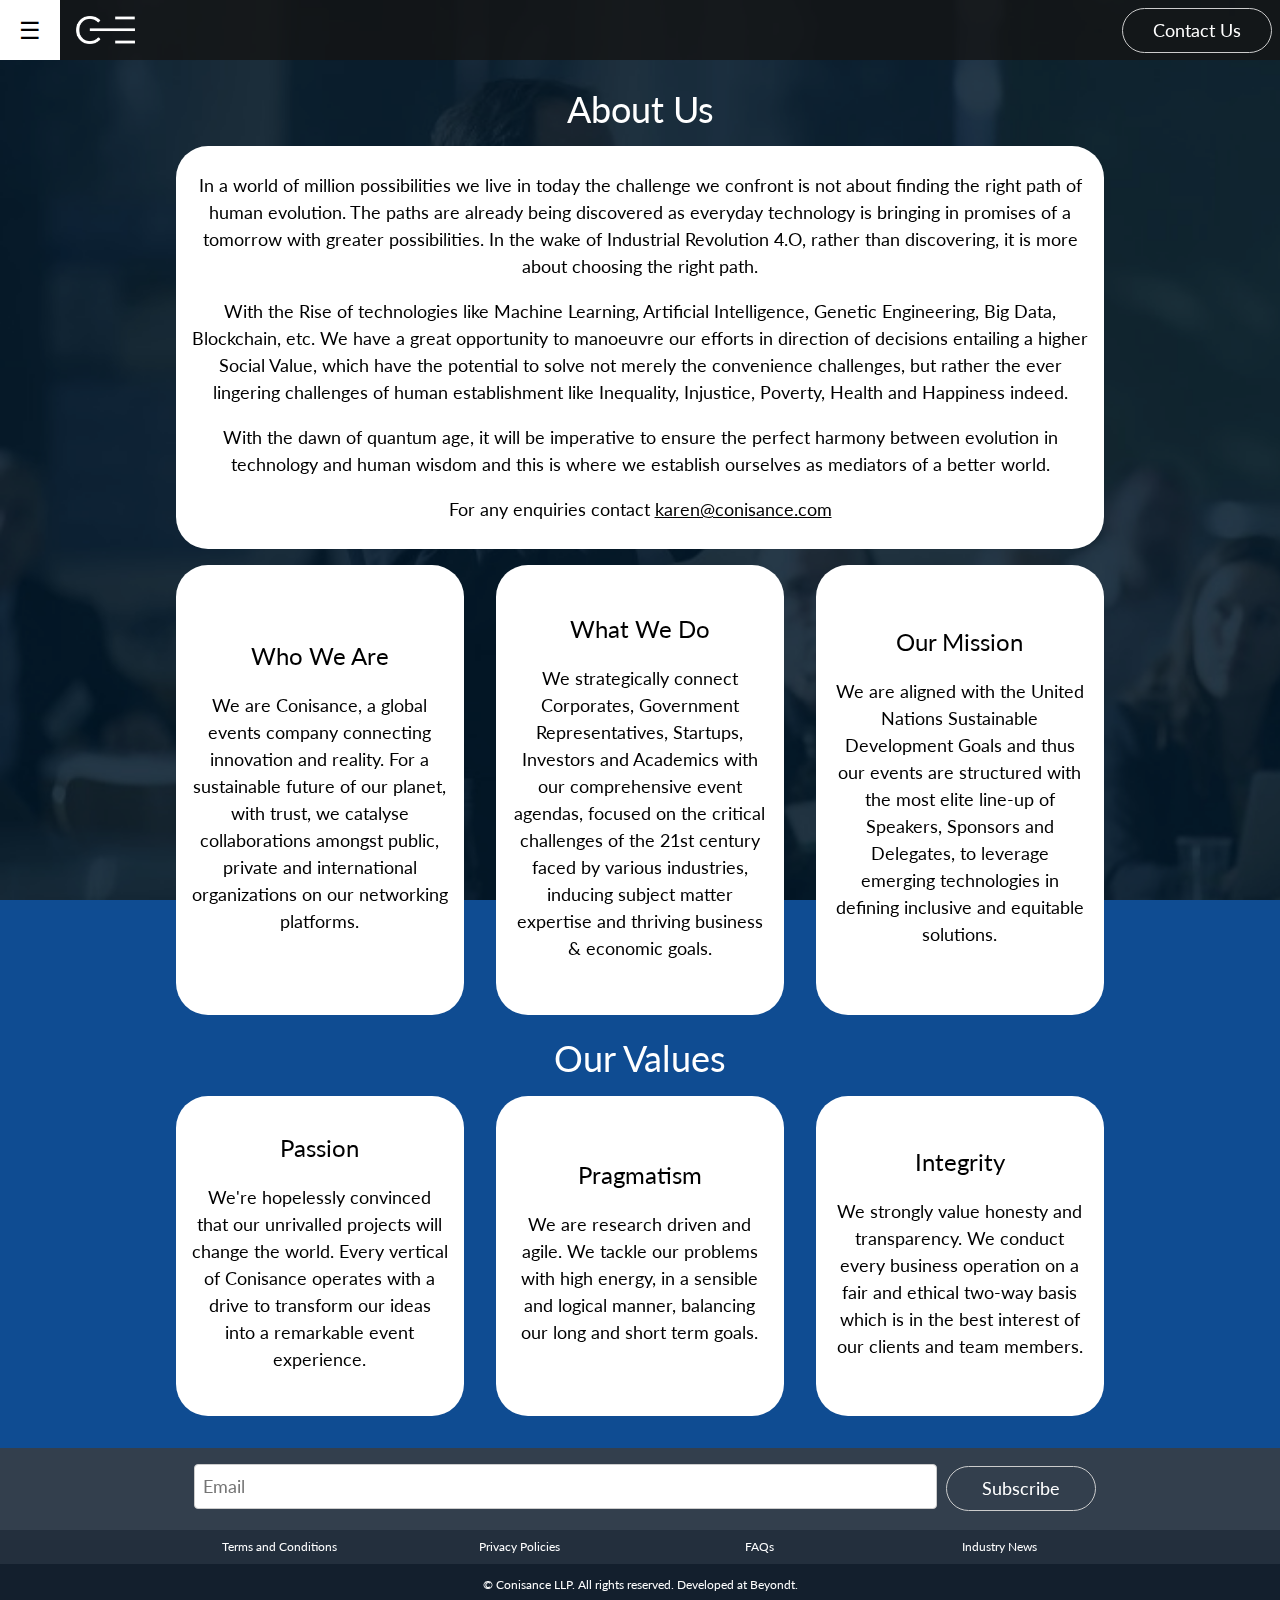
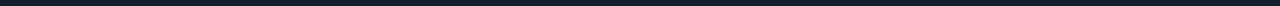
==== about.html @ 234cc1a8 "ver10" ====
<!DOCTYPE html>
<html>
    <head>
        <!--
        <meta http-equiv="Content-Security-Policy" content="
                            default-src 'unsafe-inline' 'self' data: gap: https://ssl.gstatic.com 'unsafe-eval'; 
                            style-src 'self' 'unsafe-inline'; 
                            media-src *; 
                            img-src 'self' data: content:;">
                        -->
        <meta http-equiv="Content-Security-Policy" content="
                            default-src * data: blob: ws: wss: gap://ready file://*;
                            style-src * 'unsafe-inline'; 
                            script-src * 'unsafe-inline' 'unsafe-eval';
                            connect-src * ws: wss:;">
        <meta name="format-detection" content="telephone=no">
        <meta name="msapplication-tap-highlight" content="no">
        <meta name="viewport" content="initial-scale=1, width=device-width, viewport-fit=cover, maximum-scale=1, user-scalable=no">

        <title>Conisance</title>
        <link rel="stylesheet" type="text/css" href="css/w3.css">
        <link rel="stylesheet" type="text/css" href="css/index.css">
    </head>

    <body>
        <div id="bg" class="w3-top"></div>
        <div id="nav-sidebar">
            <div id="sidebar-left" class="w3-sidebar w3-bar-block w3-top w3-animate-left">
                <!-- <a id="account-btn" class="w3-button w3-bar-item w3-center w3-display-topmiddle w3-hover-blue">LOG IN</a>-->
                <div class="w3-bar-item w3-display-middle w3-large">
                    <a id="home-btn" href="index.html" class="w3-bar-item w3-hover-blue w3-button w3-round-xxlarge w3-center w3-hide w3-animate-left">HOME</a>
                    <a id="about-btn" href="about.html" class="w3-bar-item w3-hover-blue w3-button w3-round-xxlarge w3-center w3-hide w3-animate-left">ABOUT US</a>
                    <a id="contact-btn" href="contact.html" class="w3-bar-item w3-hover-blue w3-button w3-round-xxlarge w3-center w3-hide w3-animate-left">CONTACT</a>
                </div>
                <div id="social-btn" class="w3-bar-item w3-center w3-display-bottommiddle">
                    <div id="social-btn" class="w3-cell-row">
                        <a class=" w3-cell w3-padding w3-hover-blue w3-round-xxlarge"><i class="fab fa-facebook-f w3-large"></i></a>
                        <a class=" w3-cell w3-padding w3-hover-blue w3-round-xxlarge"><i class="fab fa-twitter w3-large"></i></a>
                        <a class=" w3-cell w3-padding w3-hover-blue w3-round-xxlarge"><i class="fab fa-linkedin-in w3-large"></i></a>
                    </div>
                </div>
            </div>

            <!-- Top Bar for Humburger and Contact us Button -->
            <div id="navbar-top" class="w3-top w3-animate-opacity">
                <button id="open-bar-btn" class="w3-button w3-hover-white w3-xlarge w3-left w3-transparent w3-text-white">&#9776;</button>
                <a href="index.html"><img id="icon-nav" src="img/icon.png" alt="" class="w3-image w3-left"></a>
                <a  href="contact.html"><button id="contact-us-btn" class="w3-button w3-text-white w3-large w3-right w3-border w3-round-xxlarge w3-transparent w3-hover-white">Contact Us</button></a>
            </div>

            <!-- Sidebars Overlay -->
            <div id="overlay" class="w3-overlay w3-animate-opacity">
                <div id="close-bar" class="w3-animate-opacity w3-center w3-display-middle">
                    <div id="close-sign" class="w3-animation-pulse">&times;</div>
                </div>
            </div>
        </div>
        
        <div id="about-page" class="width-lock w3-text-white content-padding w3-animate-opacity">
            <div id="about-page-content" class="w3-center text-light-1" style="padding-top: 2vh;">
                <h1>About Us</h1>

                <div class="w3-container about-cards">
                    <div class="w3-cell-row w3-white w3-round-xxlarge w3-padding w3-margin-bottom">
                        <p>In a world of million possibilities we live in today the challenge we confront is not about finding the right path of human evolution. The paths are already being discovered as everyday technology is bringing in promises of a tomorrow with greater possibilities. In the wake of Industrial Revolution 4.O, rather than discovering, it is more about choosing the right path.</p>
                        <p>With the Rise of technologies like Machine Learning, Artificial Intelligence, Genetic Engineering, Big Data, Blockchain, etc. We have a great opportunity to manoeuvre our efforts in direction of decisions entailing a higher Social Value, which have the potential to solve not merely the convenience challenges, but rather the ever lingering challenges of human establishment like Inequality, Injustice, Poverty, Health and Happiness indeed.</p>
                        <p>With the dawn of quantum age, it will be imperative to ensure the perfect harmony between evolution in technology and human wisdom and this is where we establish ourselves as mediators of a better world.</p>
                        <p>For any enquiries contact <a href="mailto:karen@conisance.com">karen@conisance.com</a></p>
                    </div>
                </div>
                <div class="w3-container w3-third w3-margin-bottom">
                    <div class="w3-white w3-round-xxlarge w3-padding w3-cell-row" style="min-height: 450px;">
                        <div class="w3-cell w3-cell-middle">
                            <h2 class="w3-xlarge">Who We Are</h2>
                            <p>We are Conisance, a global events company connecting innovation and reality. For a sustainable future of our planet, with trust, we catalyse collaborations amongst public, private and international organizations on our networking platforms.</p>
                        </div>
                    </div>
                </div>
                <div class="w3-container w3-third w3-margin-bottom">
                    <div class="w3-white w3-round-xxlarge w3-padding w3-cell-row" style="min-height: 450px;">
                        <div class="w3-cell w3-cell-middle">
                            <h2 class="w3-xlarge">What We Do</h2>
                            <p>We strategically connect Corporates, Government Representatives, Startups, Investors and Academics with our comprehensive event agendas, focused on the critical challenges of the 21st century faced by various industries, inducing subject matter expertise and thriving business & economic goals.</p>
                        </div>
                    </div>
                </div>
                <div class="w3-container w3-third w3-margin-bottom">
                    <div class="w3-white w3-round-xxlarge w3-padding w3-cell-row" style="min-height: 450px;">
                        <div class="w3-cell w3-cell-middle">
                            <h2 class="w3-xlarge">Our Mission</h2>
                            <p>We are aligned with the United Nations Sustainable Development Goals and thus our events are structured with the most elite line-up of Speakers, Sponsors and Delegates, to leverage emerging technologies in defining inclusive and equitable solutions.</p>
                        </div>
                    </div>
                </div>
                <h1>Our Values</h1>
                <div class="w3-cell-row w3-margin-bottom">
                    <div class="w3-container w3-third w3-margin-bottom">
                        <div class="w3-white w3-round-xxlarge w3-padding w3-cell-row" style="min-height: 320px;">
                            <div class="w3-cell w3-cell-middle">
                                <h2 class="w3-xlarge">Passion</h2>
                                <p>We're hopelessly convinced that our unrivalled projects will change the world. Every vertical of Conisance operates with a drive to transform our ideas into a remarkable event experience. </p>
                            </div>
                        </div>
                    </div>
                    <div class="w3-container w3-third w3-margin-bottom">
                        <div class="w3-white w3-round-xxlarge w3-padding w3-cell-row" style="min-height: 320px;">
                            <div class="w3-cell w3-cell-middle">
                                <h2 class="w3-xlarge">Pragmatism</h2>
                                <p>We are research driven and agile. We tackle our problems with high energy, in a sensible and logical manner, balancing our long and short term goals.</p>
                            </div>
                        </div>
                    </div>
                    <div class="w3-container w3-third w3-margin-bottom">
                        <div class="w3-white w3-round-xxlarge w3-padding w3-cell-row" style="min-height: 320px;">
                            <div class="w3-cell w3-cell-middle">
                                <h2 class="w3-xlarge">Integrity</h2>
                                <p>We strongly value honesty and transparency. We conduct every business operation on a fair and ethical two-way basis which is in the best interest of our clients and team members.</p>
                            </div>
                        </div>
                    </div>
                </div>
            </div>
        </div>



        <div class="w3-center w3-row" style="color: rgb(255,255,255); width: 100vw;">
            <div style="width: 100vw; background-color: rgba(60,60,60,0.8);">
                <div id="subscription-form" class="w3-padding-large width-lock">
                    <form id="fs-frm" name="complaint-form" accept-charset="utf-8" action="https://formspree.io/devconisance@gmail.com" method="post" class="w3-round-xxlarge">
                        <div class="w3-cell-row">
                            <div class="w3-cell">
                                <fieldset id="fs-frm-inputs" style="border: none;">
                                    <input class="w3-input bg-light-1 text-dark-1 w3-round w3-large w3-border" type="email" name="_replyto" id="email-address" placeholder="Email" required>
                                    <input class="w3-input bg-light-1 text-dark-1 w3-round w3-large w3-border" type="hidden" name="_subject" id="email-subject" value="Subscription Form Submission">
                                </fieldset>
                            </div>
                            <div class="w3-cell w3-cell-middle w3-left-align" style="width: 150px;">
                                <input class="w3-button btn-size w3-large w3-border w3-round-xxlarge w3-hover-white" type="submit" value="Subscribe">
                            </div>
                        </div>
                    </form>
                </div>
            </div>
            <div class="w3-row" style="background-color: rgba(40,40,40,0.8);">
                <div class="width-lock">
                    <div class="w3-quarter">
                        <a href="tnc.html"><button class="w3-mobile w3-button w3-hover-white" onclick="document.getElementById('tnc').style.display='block'" >Terms and Conditions</button></a>
                    </div>
                    <div class="w3-quarter">
                        <a href="privacy-policies.html"><button class="w3-mobile w3-button w3-hover-white" onclick="document.getElementById('policies').style.display='block'" >Privacy Policies</button></a>
                    </div>
                    <div class="w3-quarter">
                        <button class="w3-mobile w3-button w3-hover-white">FAQs</button>
                    </div>
                    <div class="w3-quarter">
                        <button class="w3-mobile w3-button w3-hover-white">Industry News</button>
                    </div>
                </div>
            </div>
            <div class="w3-row" style="background-color: rgba(20,20,20,0.8); width: 100vw;">
                <div class="width-lock">
                    <p class="w3-small">&copy; Conisance LLP. All rights reserved. Developed at Beyondt.</p>
                </div> 
            </div>
        </div>



        
        <script src="js/fa.js"></script>
        <script type="text/javascript" src="js/jquery-3.4.1.min.js"></script>
        <script type="text/javascript" src="cordova.js"></script>
        <script type="text/javascript" src="js/index.js"></script>
        <script type="text/javascript" src="js/app.js"></script>
    </body>
</html>
---- css/index.css ----
@import url('https://fonts.googleapis.com/css?family=Lato:400,700,900&display=swap');
* {
    -webkit-tap-highlight-color: rgba(0,0,0,0); /* make transparent link selection, adjust last value opacity 0 to 1.0 */
}

body {
    -webkit-touch-callout: none;                /* prevent callout to copy image, etc when tap to hold */
    -webkit-text-size-adjust: none;             /* prevent webkit from resizing text to fit */
    -webkit-user-select: none;                  /* prevent copy paste, to allow, change 'none' to 'text' */
    background-color:#0f4c92;
    font-family: 'Lato', sans-serif;
    font-size:12px;
    height:100vh;
    margin:0px;
    /* Padding to avoid the "unsafe" areas behind notches in the screen */
    padding: env(safe-area-inset-top) env(safe-area-inset-right) env(safe-area-inset-bottom) env(safe-area-inset-left);
    /* text-transform:uppercase; */
    width:100%;
}

p, h1, h2, h3, h4, h5, h6, a, button, label {
  font-family: 'Lato', sans-serif;
}

h1 {
    font-size:300%;
    margin-top: 64px;
    font-weight:normal;
    overflow:visible;
}

h2 {
  font-size: 200%;
  font-weight: 400;
}

h5 {
  font-weight: 400;
}

p {
  font-size: 18px;
  font-weight: 400;
}

/* Portrait layout (default) */
.app {
    background:url(../img/logo.png) no-repeat center top; /* 170px x 200px */
    position:absolute;             /* position in the center of the screen */
    left:50%;
    top:50%;
    height:50px;                   /* text area height */
    width:225px;                   /* text area width */
    text-align:center;
    padding:180px 0px 0px 0px;     /* image height is 200px (bottom 20px are overlapped with text) */
    margin:-115px 0px 0px -112px;  /* offset vertical: half of image height and text area height */
                                   /* offset horizontal: half of text area width */
}

/* Landscape layout (with min-width) */
@media screen and (min-aspect-ratio: 1/1) and (min-width:400px) {
    .app {
        background-position:left center;
        padding:75px 0px 75px 170px;  /* padding-top + padding-bottom + text area = image height */
        margin:-90px 0px 0px -198px;  /* offset vertical: half of image height */
                                      /* offset horizontal: half of image width and text area width */
    }
}

.event {
    border-radius:4px;
    -webkit-border-radius:4px;
    color:#FFFFFF;
    font-size:12px;
    margin:0px 30px;
    padding:2px 0px;
}

.event.listening {
    background-color:#333333;
    display:block;
}

.event.received {
    background-color:#4B946A;
    display:none;
}

@keyframes fade {
    from { opacity: 1.0; }
    50% { opacity: 0.4; }
    to { opacity: 1.0; }
}
 
@-webkit-keyframes fade {
    from { opacity: 1.0; }
    50% { opacity: 0.4; }
    to { opacity: 1.0; }
}
 
.blink {
    animation:fade 3000ms infinite;
    -webkit-animation:fade 3000ms infinite;
}

.width-lock {
  max-width: 960px;
  margin: auto;
}

.w3-button {
  width: 150px;
}

.fab {
  width: 100%;
}

/* Backround Image and Video*/
#bg {
  background-color: rgb(15,77,146);
  background-size: cover;
  background-position: left;
  background-image: url('../img/bg/bg_img.jpg');
  min-width: 100vw;
  min-height: 100vh;
  position: fixed;
  z-index: -2;
  opacity: 1;
  -webkit-filter: brightness(56%);
  filter: brightness(56%);
}

/* START Navbar and Sidebar */

#sidebar-left {
  display: none;
  z-index:5; 
  width: 200px;
  padding-top: 32px;
  padding-bottom: 32px;
}

/* Overlay Styling */
#overlay {
  cursor: pointer;
  padding-top: env(safe-area-inset-top); 
  padding-right: env(safe-area-inset-right); 
  padding-left: env(safe-area-inset-left);
}

#open-bar-btn, #contact-us-btn, #close-sign {
  z-index: 2;
  color: white;
}

#contact-us-btn {
  margin: 8px;
}

#account-btn, #social-btn {
    padding-top: 48px; 
    padding-bottom: 48px;
    cursor: pointer;
}

#social-btn {
  max-width: 300px; 
  margin: auto;
}

/* Cross Button Placement */
#close-bar {
  font-size: 20vw; 
  line-height: 50%; 
  padding-left: 200px;
}

/* Cross Button Animation */
.w3-animation-pulse {
  -webkit-animation-name: fading-out;
  -webkit-animation-duration: 5s;
  -webkit-animation-iteration-count: infinite;
  -webkit-animation-direction: alternate;
  
  animation-name: fading-out;
  animation-duration: 5s;
  animation-iteration-count: infinite;
  animation-direction: alternate;
}

@-webkit-keyframes fading-out {
  from {opacity: 1;}
  to {opacity: 0;}
}

@keyframes fading-out {
  from {opacity: 1;}
  to {opacity: 0;}
}

#navbar-top {
    height: 60px;
    background-color: rgba(20,20,20,0.8);
}
#open-bar-btn {
    height: 60px;
    width: 60px;
}

#icon-nav {
    max-height: 60px; 
    padding: 16px;
}




header {
  min-height: 900px;
}
#header-content {
  padding-top: 12vh;
}

#header-logo {
  margin: auto;
  max-width: 400px;
  padding-top: 24px;
}

#event-name {
  font-weight: 900 !important;
  color: yellow;
  padding-bottom: 0px;
  font-size: 300% !important;
}


#brochure-btn {
  width: 200px;
}


.vectors-img {
  min-width: 100px; 
  min-height: 100px; 
  background-position: center; 
  background-size: contain; 
  background-color: white; 
  background-repeat:no-repeat;
}

#launchpad-img {
  min-width: 100px; 
  height: 600px; 
  background-position: center; 
  background-size: cover; 
  background-color: white; 
  background-repeat:no-repeat; 
  background-image: url('../img/events/event0/Conisance-Launchpad.jpg'); 
}
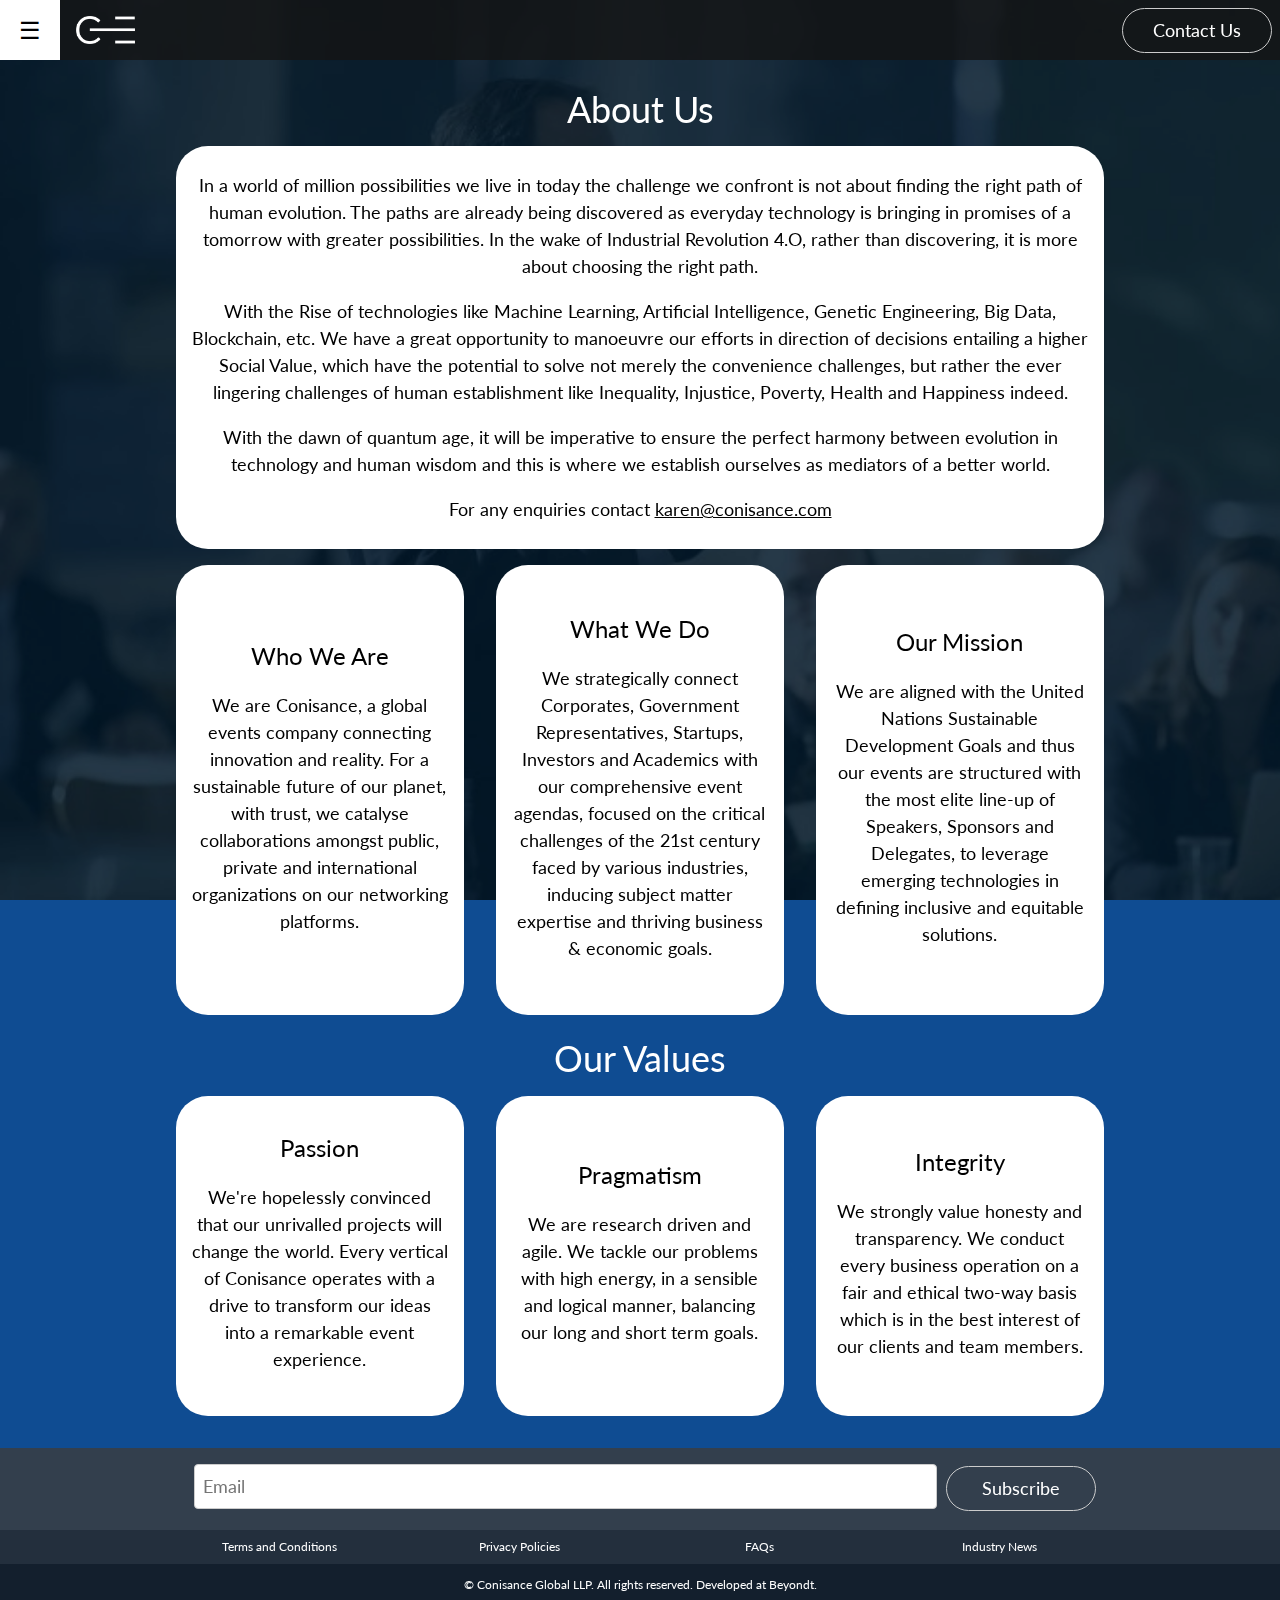
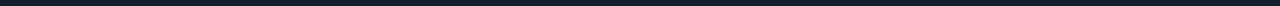
==== commit 78eceb3c: "ver10-1" ====
--- a/about.html
+++ b/about.html
@@ -160,7 +160,7 @@
             </div>
             <div class="w3-row" style="background-color: rgba(20,20,20,0.8); width: 100vw;">
                 <div class="width-lock">
-                    <p class="w3-small">&copy; Conisance LLP. All rights reserved. Developed at Beyondt.</p>
+                    <p class="w3-small">&copy; Conisance Global LLP. All rights reserved. Developed at Beyondt.</p>
                 </div> 
             </div>
         </div>
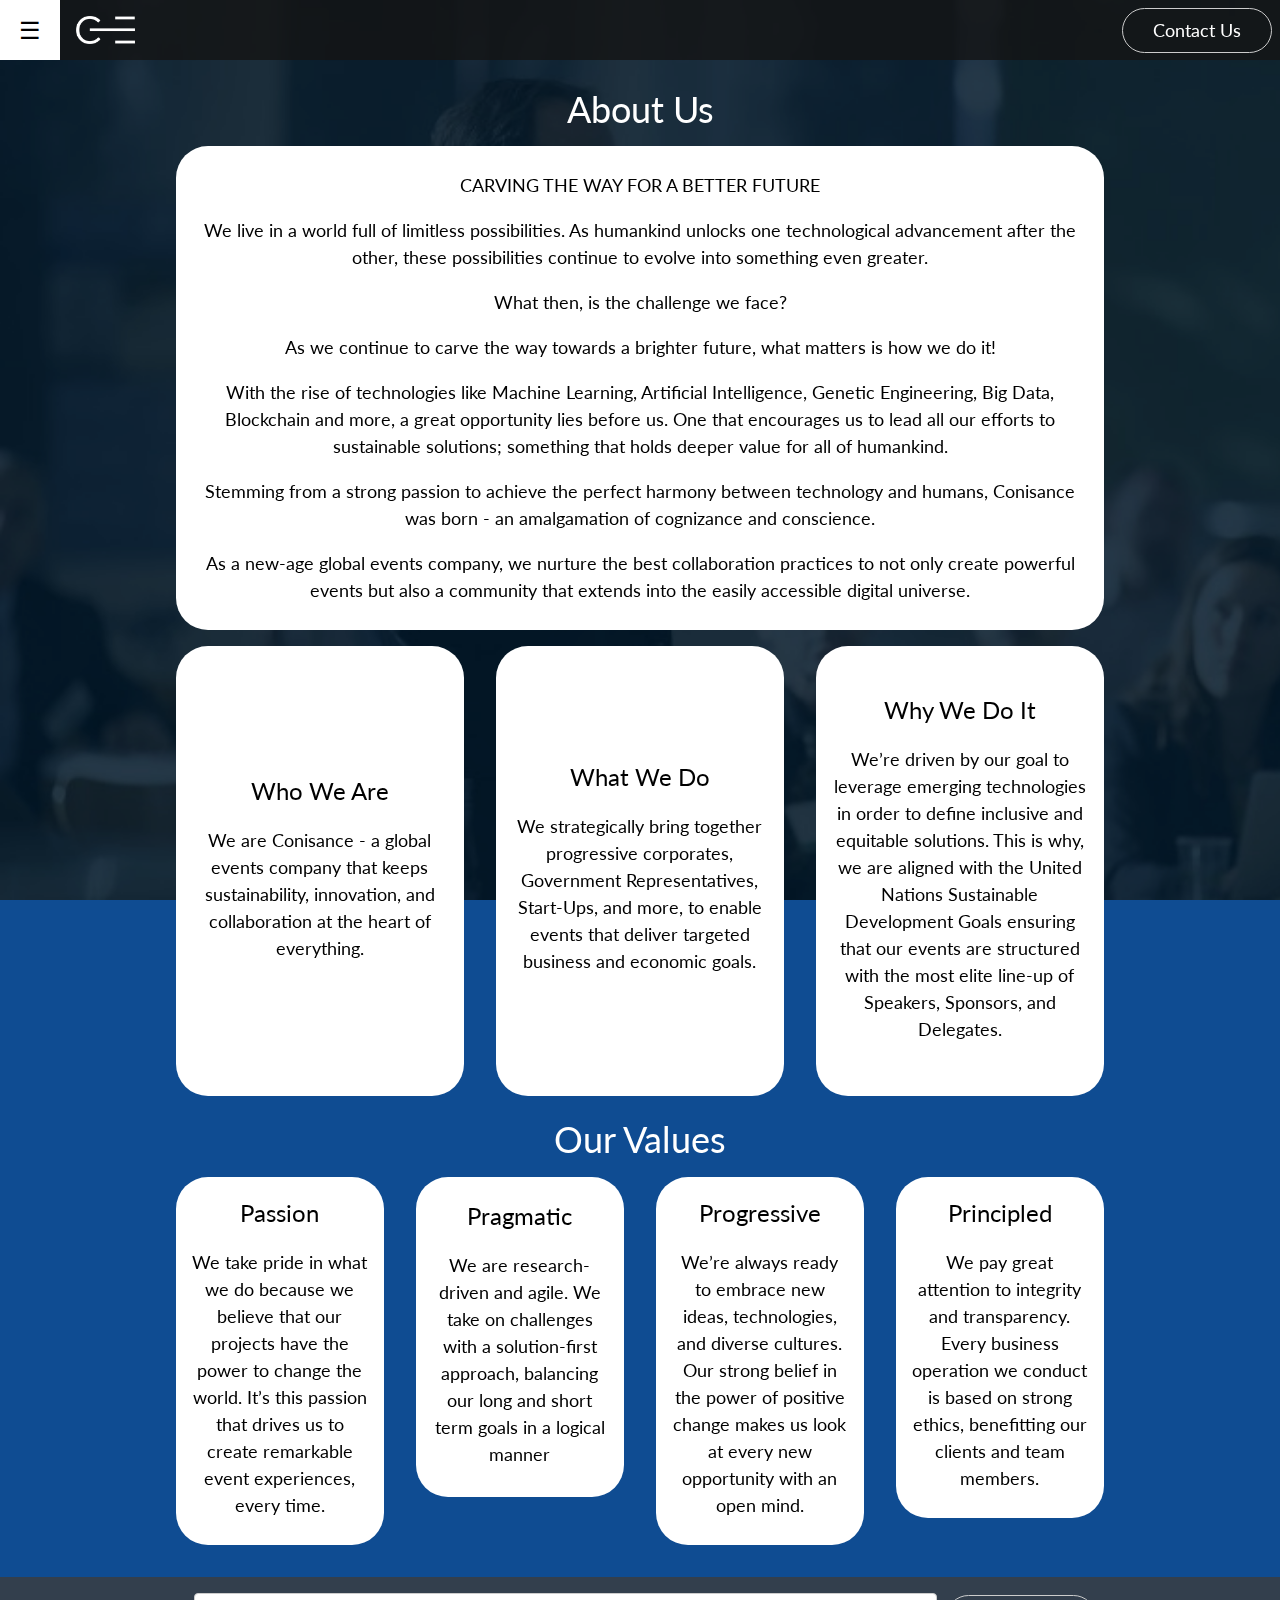
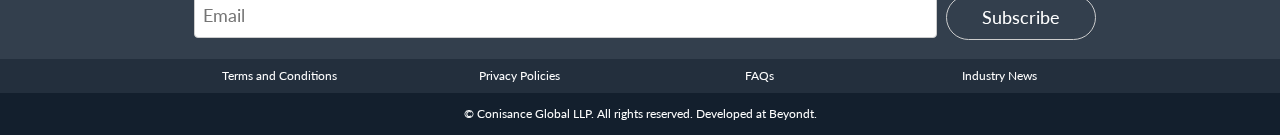
==== commit c51ea36d: "ver11" ====
--- a/about.html
+++ b/about.html
@@ -62,17 +62,20 @@
 
                 <div class="w3-container about-cards">
                     <div class="w3-cell-row w3-white w3-round-xxlarge w3-padding w3-margin-bottom">
-                        <p>In a world of million possibilities we live in today the challenge we confront is not about finding the right path of human evolution. The paths are already being discovered as everyday technology is bringing in promises of a tomorrow with greater possibilities. In the wake of Industrial Revolution 4.O, rather than discovering, it is more about choosing the right path.</p>
-                        <p>With the Rise of technologies like Machine Learning, Artificial Intelligence, Genetic Engineering, Big Data, Blockchain, etc. We have a great opportunity to manoeuvre our efforts in direction of decisions entailing a higher Social Value, which have the potential to solve not merely the convenience challenges, but rather the ever lingering challenges of human establishment like Inequality, Injustice, Poverty, Health and Happiness indeed.</p>
-                        <p>With the dawn of quantum age, it will be imperative to ensure the perfect harmony between evolution in technology and human wisdom and this is where we establish ourselves as mediators of a better world.</p>
-                        <p>For any enquiries contact <a href="mailto:karen@conisance.com">karen@conisance.com</a></p>
+                        <p>CARVING THE WAY FOR A BETTER FUTURE</p>
+                        <p>We live in a world full of limitless possibilities. As humankind unlocks one technological advancement after the other, these possibilities continue to evolve into something even greater.</p>
+                        <p>What then, is the challenge we face?</p>
+                        <p>As we continue to carve the way towards a brighter future, what matters is how we do it!</p>
+                        <p>With the rise of technologies like Machine Learning, Artificial Intelligence, Genetic Engineering, Big Data, Blockchain and more, a great opportunity lies before us. One that encourages us to lead all our efforts to sustainable solutions; something that holds deeper value for all of humankind.</p>
+                        <p>Stemming from a strong passion to achieve the perfect harmony between technology and humans, Conisance was born - an amalgamation of cognizance and conscience.</p>
+                        <p>As a new-age global events company, we nurture the best collaboration practices to not only create powerful events but also a community that extends into the easily accessible digital universe. </p>
                     </div>
                 </div>
                 <div class="w3-container w3-third w3-margin-bottom">
                     <div class="w3-white w3-round-xxlarge w3-padding w3-cell-row" style="min-height: 450px;">
                         <div class="w3-cell w3-cell-middle">
                             <h2 class="w3-xlarge">Who We Are</h2>
-                            <p>We are Conisance, a global events company connecting innovation and reality. For a sustainable future of our planet, with trust, we catalyse collaborations amongst public, private and international organizations on our networking platforms.</p>
+                            <p>We are Conisance - a global events company that keeps sustainability, innovation, and collaboration at the heart of everything.</p>
                         </div>
                     </div>
                 </div>
@@ -80,41 +83,50 @@
                     <div class="w3-white w3-round-xxlarge w3-padding w3-cell-row" style="min-height: 450px;">
                         <div class="w3-cell w3-cell-middle">
                             <h2 class="w3-xlarge">What We Do</h2>
-                            <p>We strategically connect Corporates, Government Representatives, Startups, Investors and Academics with our comprehensive event agendas, focused on the critical challenges of the 21st century faced by various industries, inducing subject matter expertise and thriving business & economic goals.</p>
+                            <p>We strategically bring together progressive corporates, Government Representatives, Start-Ups, and more, to enable events that deliver targeted business and economic goals.</p>
                         </div>
                     </div>
                 </div>
                 <div class="w3-container w3-third w3-margin-bottom">
                     <div class="w3-white w3-round-xxlarge w3-padding w3-cell-row" style="min-height: 450px;">
                         <div class="w3-cell w3-cell-middle">
-                            <h2 class="w3-xlarge">Our Mission</h2>
-                            <p>We are aligned with the United Nations Sustainable Development Goals and thus our events are structured with the most elite line-up of Speakers, Sponsors and Delegates, to leverage emerging technologies in defining inclusive and equitable solutions.</p>
+                            <h2 class="w3-xlarge">Why We Do It</h2>
+                            <p>
+                            We’re driven by our goal to leverage emerging technologies in order to define inclusive and equitable solutions. This is why, we are aligned with the United Nations Sustainable Development Goals ensuring that our events are structured with the most elite line-up of Speakers, Sponsors, and Delegates.</p>
                         </div>
                     </div>
                 </div>
                 <h1>Our Values</h1>
                 <div class="w3-cell-row w3-margin-bottom">
-                    <div class="w3-container w3-third w3-margin-bottom">
+                    <div class="w3-container w3-quarter w3-margin-bottom">
                         <div class="w3-white w3-round-xxlarge w3-padding w3-cell-row" style="min-height: 320px;">
                             <div class="w3-cell w3-cell-middle">
                                 <h2 class="w3-xlarge">Passion</h2>
-                                <p>We're hopelessly convinced that our unrivalled projects will change the world. Every vertical of Conisance operates with a drive to transform our ideas into a remarkable event experience. </p>
+                                <p>We take pride in what we do because we believe that our projects have the power to change the world. It’s this passion that drives us to create remarkable event experiences, every time. </p>
                             </div>
                         </div>
                     </div>
-                    <div class="w3-container w3-third w3-margin-bottom">
+                    <div class="w3-container w3-quarter w3-margin-bottom">
                         <div class="w3-white w3-round-xxlarge w3-padding w3-cell-row" style="min-height: 320px;">
                             <div class="w3-cell w3-cell-middle">
-                                <h2 class="w3-xlarge">Pragmatism</h2>
-                                <p>We are research driven and agile. We tackle our problems with high energy, in a sensible and logical manner, balancing our long and short term goals.</p>
+                                <h2 class="w3-xlarge">Pragmatic</h2>
+                                <p>We are research-driven and agile. We take on challenges with a solution-first approach, balancing our long and short term goals in a logical manner</p>
                             </div>
                         </div>
                     </div>
-                    <div class="w3-container w3-third w3-margin-bottom">
+                    <div class="w3-container w3-quarter w3-margin-bottom">
                         <div class="w3-white w3-round-xxlarge w3-padding w3-cell-row" style="min-height: 320px;">
                             <div class="w3-cell w3-cell-middle">
-                                <h2 class="w3-xlarge">Integrity</h2>
-                                <p>We strongly value honesty and transparency. We conduct every business operation on a fair and ethical two-way basis which is in the best interest of our clients and team members.</p>
+                                <h2 class="w3-xlarge">Progressive</h2>
+                                <p>We’re always ready to embrace new ideas, technologies, and diverse cultures. Our strong belief in the power of positive change makes us look at every new opportunity with an open mind.</p>
+                            </div>
+                        </div>
+                    </div>
+                    <div class="w3-container w3-quarter w3-margin-bottom">
+                        <div class="w3-white w3-round-xxlarge w3-padding w3-cell-row" style="min-height: 320px;">
+                            <div class="w3-cell w3-cell-middle">
+                                <h2 class="w3-xlarge">Principled</h2>
+                                <p>We pay great attention to integrity and transparency. Every business operation we conduct is based on strong ethics, benefitting our clients and team members.</p>
                             </div>
                         </div>
                     </div>
@@ -145,13 +157,13 @@
             <div class="w3-row" style="background-color: rgba(40,40,40,0.8);">
                 <div class="width-lock">
                     <div class="w3-quarter">
-                        <a href="tnc.html"><button class="w3-mobile w3-button w3-hover-white" onclick="document.getElementById('tnc').style.display='block'" >Terms and Conditions</button></a>
+                        <a href="tnc.html"><button class="w3-mobile w3-button w3-hover-white">Terms and Conditions</button></a>
                     </div>
                     <div class="w3-quarter">
-                        <a href="privacy-policies.html"><button class="w3-mobile w3-button w3-hover-white" onclick="document.getElementById('policies').style.display='block'" >Privacy Policies</button></a>
+                        <a href="privacy-policies.html"><button class="w3-mobile w3-button w3-hover-white">Privacy Policies</button></a>
                     </div>
                     <div class="w3-quarter">
-                        <button class="w3-mobile w3-button w3-hover-white">FAQs</button>
+                        <a href="tnc.html"><button class="w3-mobile w3-button w3-hover-white">FAQs</button></a>
                     </div>
                     <div class="w3-quarter">
                         <button class="w3-mobile w3-button w3-hover-white">Industry News</button>
--- a/css/index.css
+++ b/css/index.css
@@ -231,7 +231,7 @@
 
 #event-name {
   font-weight: 900 !important;
-  color: yellow;
+  color: #D9B93E;
   padding-bottom: 0px;
   font-size: 300% !important;
 }
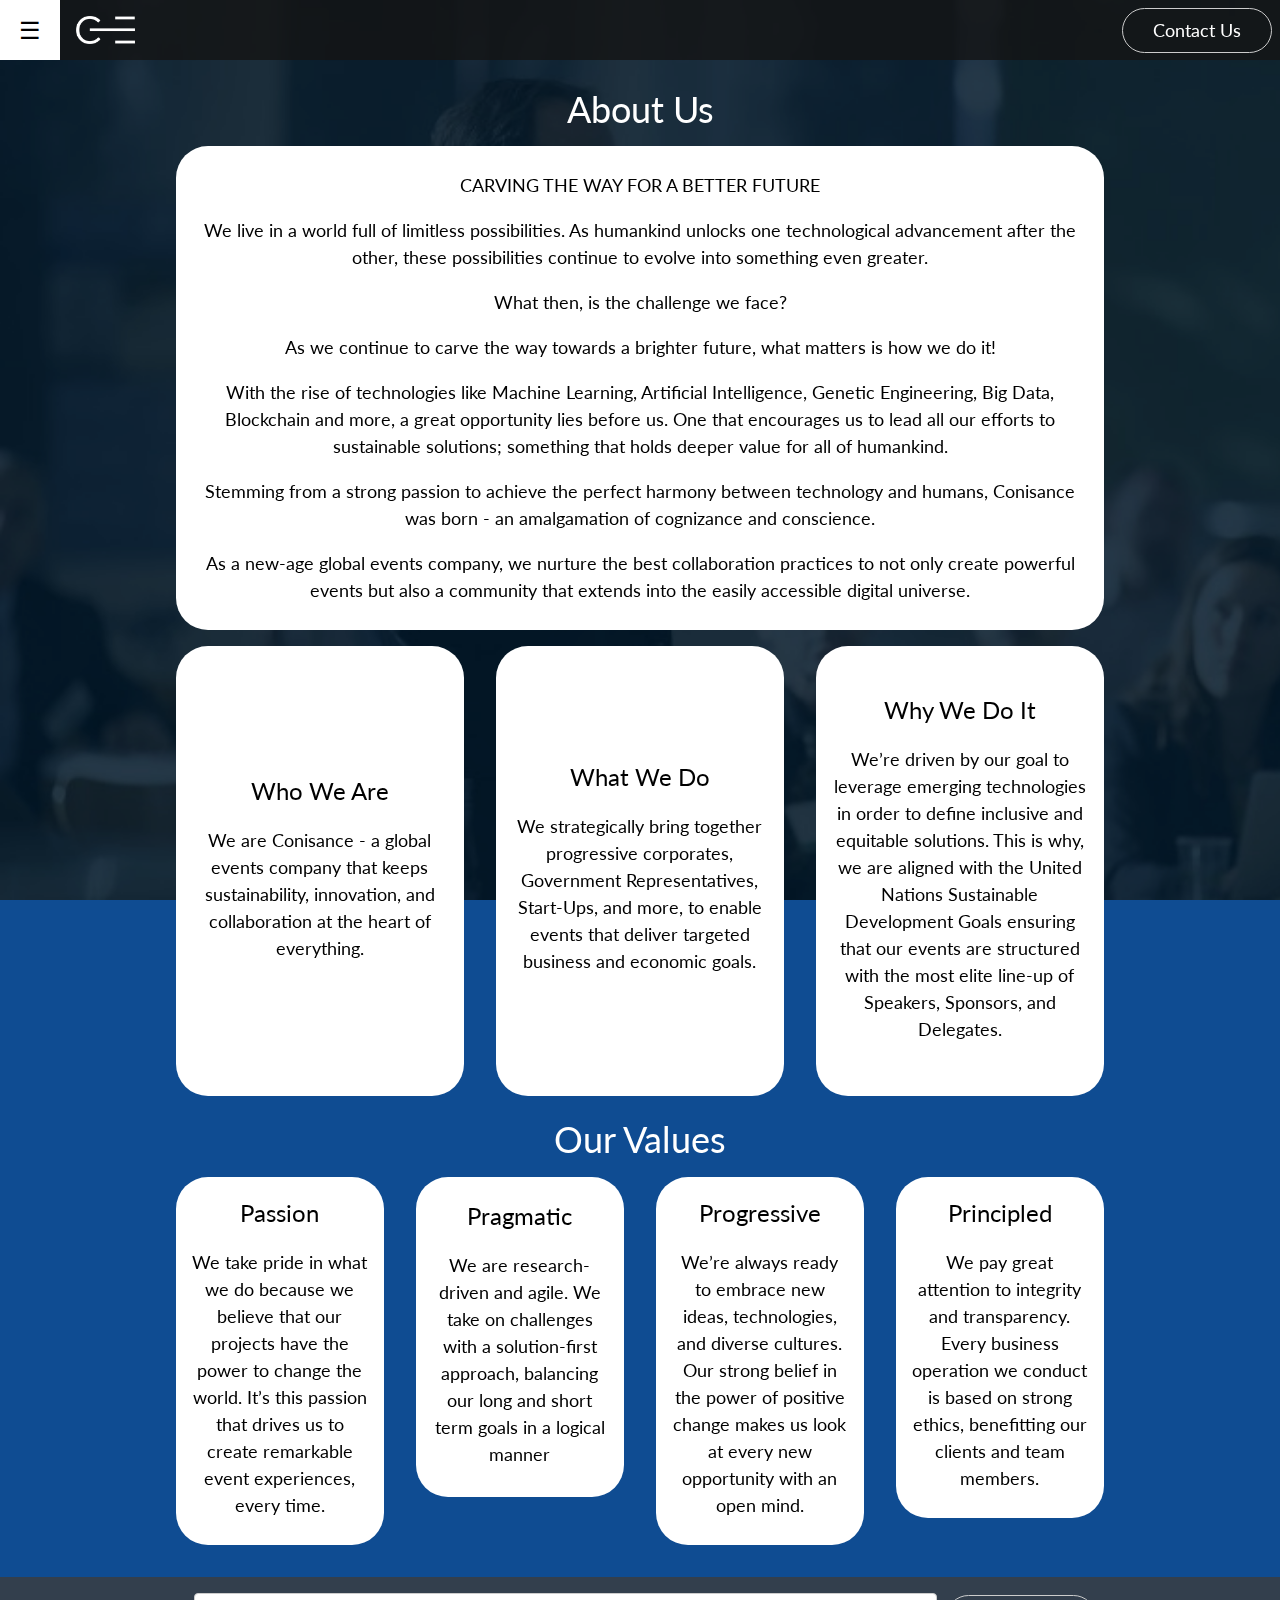
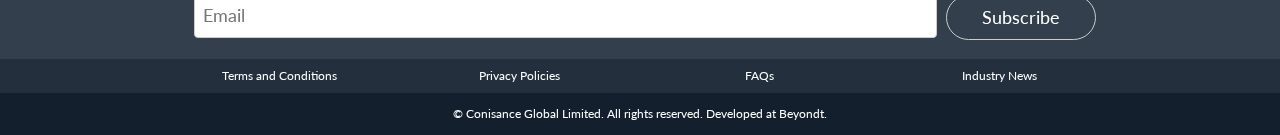
==== commit 12989e5b: "ver11-1" ====
--- a/about.html
+++ b/about.html
@@ -172,7 +172,7 @@
             </div>
             <div class="w3-row" style="background-color: rgba(20,20,20,0.8); width: 100vw;">
                 <div class="width-lock">
-                    <p class="w3-small">&copy; Conisance Global LLP. All rights reserved. Developed at Beyondt.</p>
+                    <p class="w3-small">&copy; Conisance Global Limited. All rights reserved. Developed at Beyondt.</p>
                 </div> 
             </div>
         </div>
